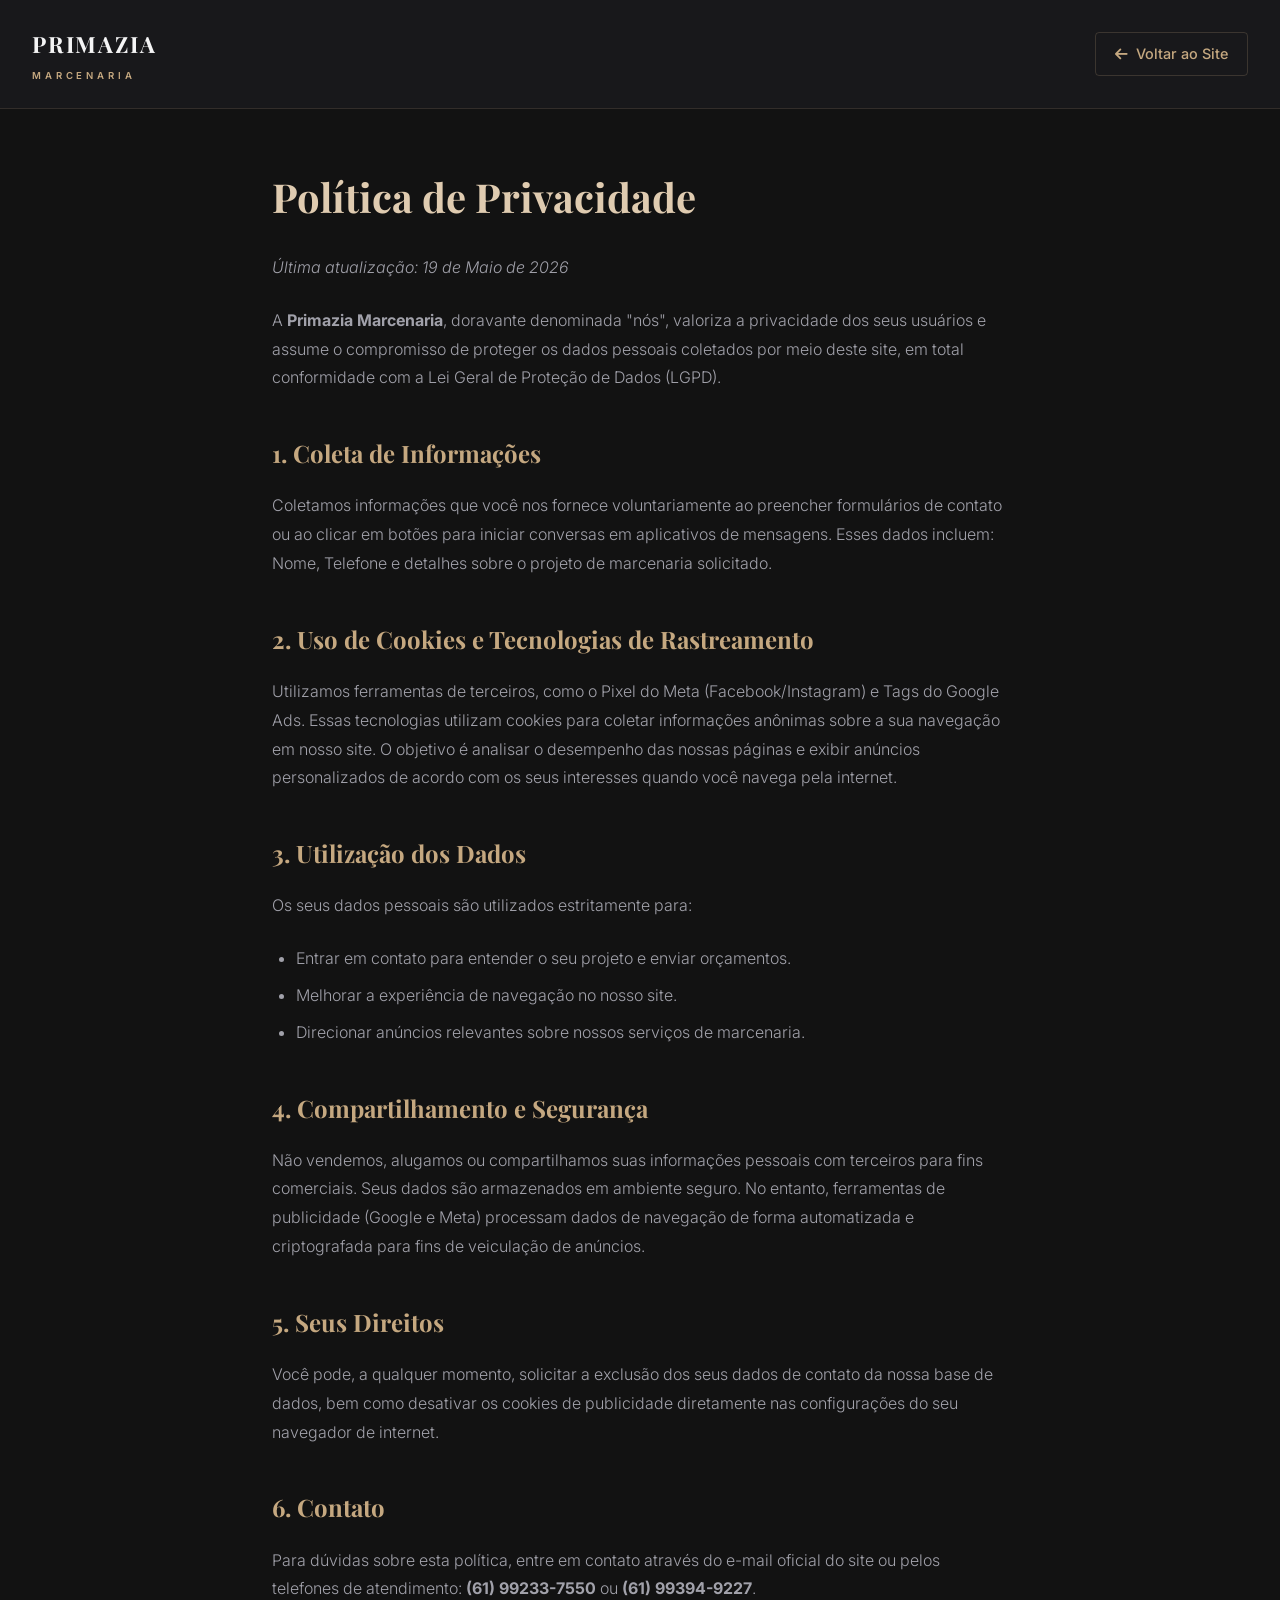
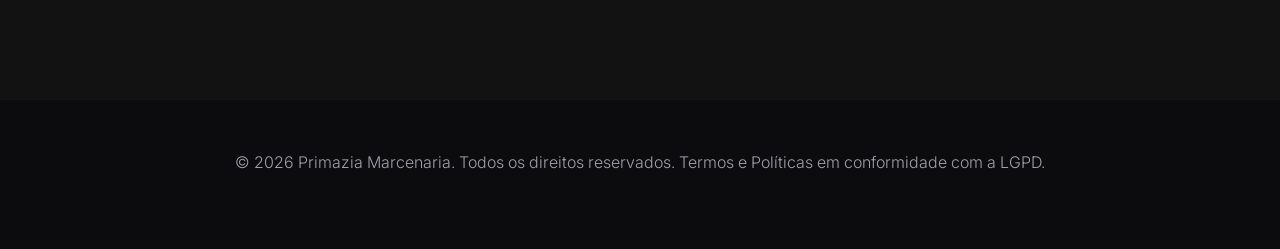
==== politica-privacidade.html @ 901945f6 "Initial commit - Primazia Marcenaria" ====
<!DOCTYPE html>
<html lang="pt-BR">
<head>
    <meta charset="UTF-8">
    <meta name="viewport" content="width=device-width, initial-scale=1.0">
    <title>Política de Privacidade | Primazia Marcenaria</title>
    <meta name="robots" content="noindex, follow">
    
    <!-- Google Fonts -->
    <link rel="preconnect" href="https://fonts.googleapis.com">
    <link rel="preconnect" href="https://fonts.gstatic.com" crossorigin>
    <link href="https://fonts.googleapis.com/css2?family=Inter:wght@300;400;500;600&family=Playfair+Display:ital,wght@0,400;0,600;0,700;1,400&display=swap" rel="stylesheet">
    
    <!-- FontAwesome -->
    <link rel="stylesheet" href="https://cdnjs.cloudflare.com/ajax/libs/font-awesome/6.4.0/css/all.min.css">
    
    <!-- Estilos de página interna simplificada -->
    <style>
        :root {
            --bg-dark: #121212;
            --bg-card: #18181b;
            --primary: #c5a880;
            --primary-light: #dfcbb0;
            --text-main: #f4f4f5;
            --text-muted: #a1a1aa;
            --font-serif: 'Playfair Display', Georgia, serif;
            --font-sans: 'Inter', system-ui, sans-serif;
        }

        * {
            box-sizing: border-box;
            margin: 0;
            padding: 0;
        }

        body {
            background-color: var(--bg-dark);
            color: var(--text-main);
            font-family: var(--font-sans);
            line-height: 1.8;
            font-weight: 300;
        }

        .header-simple {
            border-bottom: 1px solid rgba(197, 168, 128, 0.15);
            padding: 1.5rem 2rem;
            display: flex;
            justify-content: space-between;
            align-items: center;
            background-color: var(--bg-card);
        }

        .logo {
            display: flex;
            flex-direction: column;
            text-decoration: none;
        }

        .logo-main {
            font-family: var(--font-serif);
            font-size: 1.4rem;
            font-weight: 700;
            letter-spacing: 0.08em;
            color: var(--text-main);
        }

        .logo-sub {
            font-size: 0.6rem;
            font-weight: 600;
            letter-spacing: 0.4em;
            color: var(--primary);
            margin-top: 0.15rem;
        }

        .btn-back {
            display: inline-flex;
            align-items: center;
            gap: 0.5rem;
            color: var(--primary);
            text-decoration: none;
            font-weight: 500;
            font-size: 0.9rem;
            transition: all 0.3s ease;
            border: 1px solid rgba(197, 168, 128, 0.2);
            padding: 0.5rem 1.2rem;
            border-radius: 4px;
        }

        .btn-back:hover {
            background-color: var(--primary);
            color: #121212;
            border-color: var(--primary);
        }

        .content-container {
            max-width: 800px;
            margin: 4rem auto;
            padding: 0 2rem;
        }

        h1 {
            font-family: var(--font-serif);
            font-size: 2.5rem;
            color: var(--primary-light);
            margin-bottom: 2rem;
            line-height: 1.2;
        }

        h2 {
            font-family: var(--font-serif);
            font-size: 1.5rem;
            color: var(--primary);
            margin-top: 2.5rem;
            margin-bottom: 1rem;
        }

        p {
            color: var(--text-muted);
            margin-bottom: 1.5rem;
            font-size: 1rem;
        }

        ul {
            margin-left: 1.5rem;
            margin-bottom: 1.5rem;
            color: var(--text-muted);
        }

        li {
            margin-bottom: 0.5rem;
        }

        .footer-simple {
            border-top: 1px solid rgba(255, 255, 255, 0.03);
            padding: 3rem 0;
            text-align: center;
            font-size: 0.8rem;
            color: rgba(255, 255, 255, 0.2);
            background-color: #0c0c0e;
            margin-top: 6rem;
        }
    </style>
</head>
<body>

    <!-- Header -->
    <header class="header-simple">
        <a href="index.html" class="logo">
            <span class="logo-main">PRIMAZIA</span>
            <span class="logo-sub">MARCENARIA</span>
        </a>
        <a href="index.html" class="btn-back"><i class="fas fa-arrow-left"></i> Voltar ao Site</a>
    </header>

    <!-- Content -->
    <main class="content-container">
        <h1>Política de Privacidade</h1>
        <p><em>Última atualização: 19 de Maio de 2026</em></p>
        
        <p>A <strong>Primazia Marcenaria</strong>, doravante denominada "nós", valoriza a privacidade dos seus usuários e assume o compromisso de proteger os dados pessoais coletados por meio deste site, em total conformidade com a Lei Geral de Proteção de Dados (LGPD).</p>

        <h2>1. Coleta de Informações</h2>
        <p>Coletamos informações que você nos fornece voluntariamente ao preencher formulários de contato ou ao clicar em botões para iniciar conversas em aplicativos de mensagens. Esses dados incluem: Nome, Telefone e detalhes sobre o projeto de marcenaria solicitado.</p>

        <h2>2. Uso de Cookies e Tecnologias de Rastreamento</h2>
        <p>Utilizamos ferramentas de terceiros, como o Pixel do Meta (Facebook/Instagram) e Tags do Google Ads. Essas tecnologias utilizam cookies para coletar informações anônimas sobre a sua navegação em nosso site. O objetivo é analisar o desempenho das nossas páginas e exibir anúncios personalizados de acordo com os seus interesses quando você navega pela internet.</p>

        <h2>3. Utilização dos Dados</h2>
        <p>Os seus dados pessoais são utilizados estritamente para:</p>
        <ul>
            <li>Entrar em contato para entender o seu projeto e enviar orçamentos.</li>
            <li>Melhorar a experiência de navegação no nosso site.</li>
            <li>Direcionar anúncios relevantes sobre nossos serviços de marcenaria.</li>
        </ul>

        <h2>4. Compartilhamento e Segurança</h2>
        <p>Não vendemos, alugamos ou compartilhamos suas informações pessoais com terceiros para fins comerciais. Seus dados são armazenados em ambiente seguro. No entanto, ferramentas de publicidade (Google e Meta) processam dados de navegação de forma automatizada e criptografada para fins de veiculação de anúncios.</p>

        <h2>5. Seus Direitos</h2>
        <p>Você pode, a qualquer momento, solicitar a exclusão dos seus dados de contato da nossa base de dados, bem como desativar os cookies de publicidade diretamente nas configurações do seu navegador de internet.</p>

        <h2>6. Contato</h2>
        <p>Para dúvidas sobre esta política, entre em contato através do e-mail oficial do site ou pelos telefones de atendimento: <strong>(61) 99233-7550</strong> ou <strong>(61) 99394-9227</strong>.</p>
    </main>

    <!-- Footer -->
    <footer class="footer-simple">
        <p>&copy; 2026 Primazia Marcenaria. Todos os direitos reservados. Termos e Políticas em conformidade com a LGPD.</p>
    </footer>

</body>
</html>
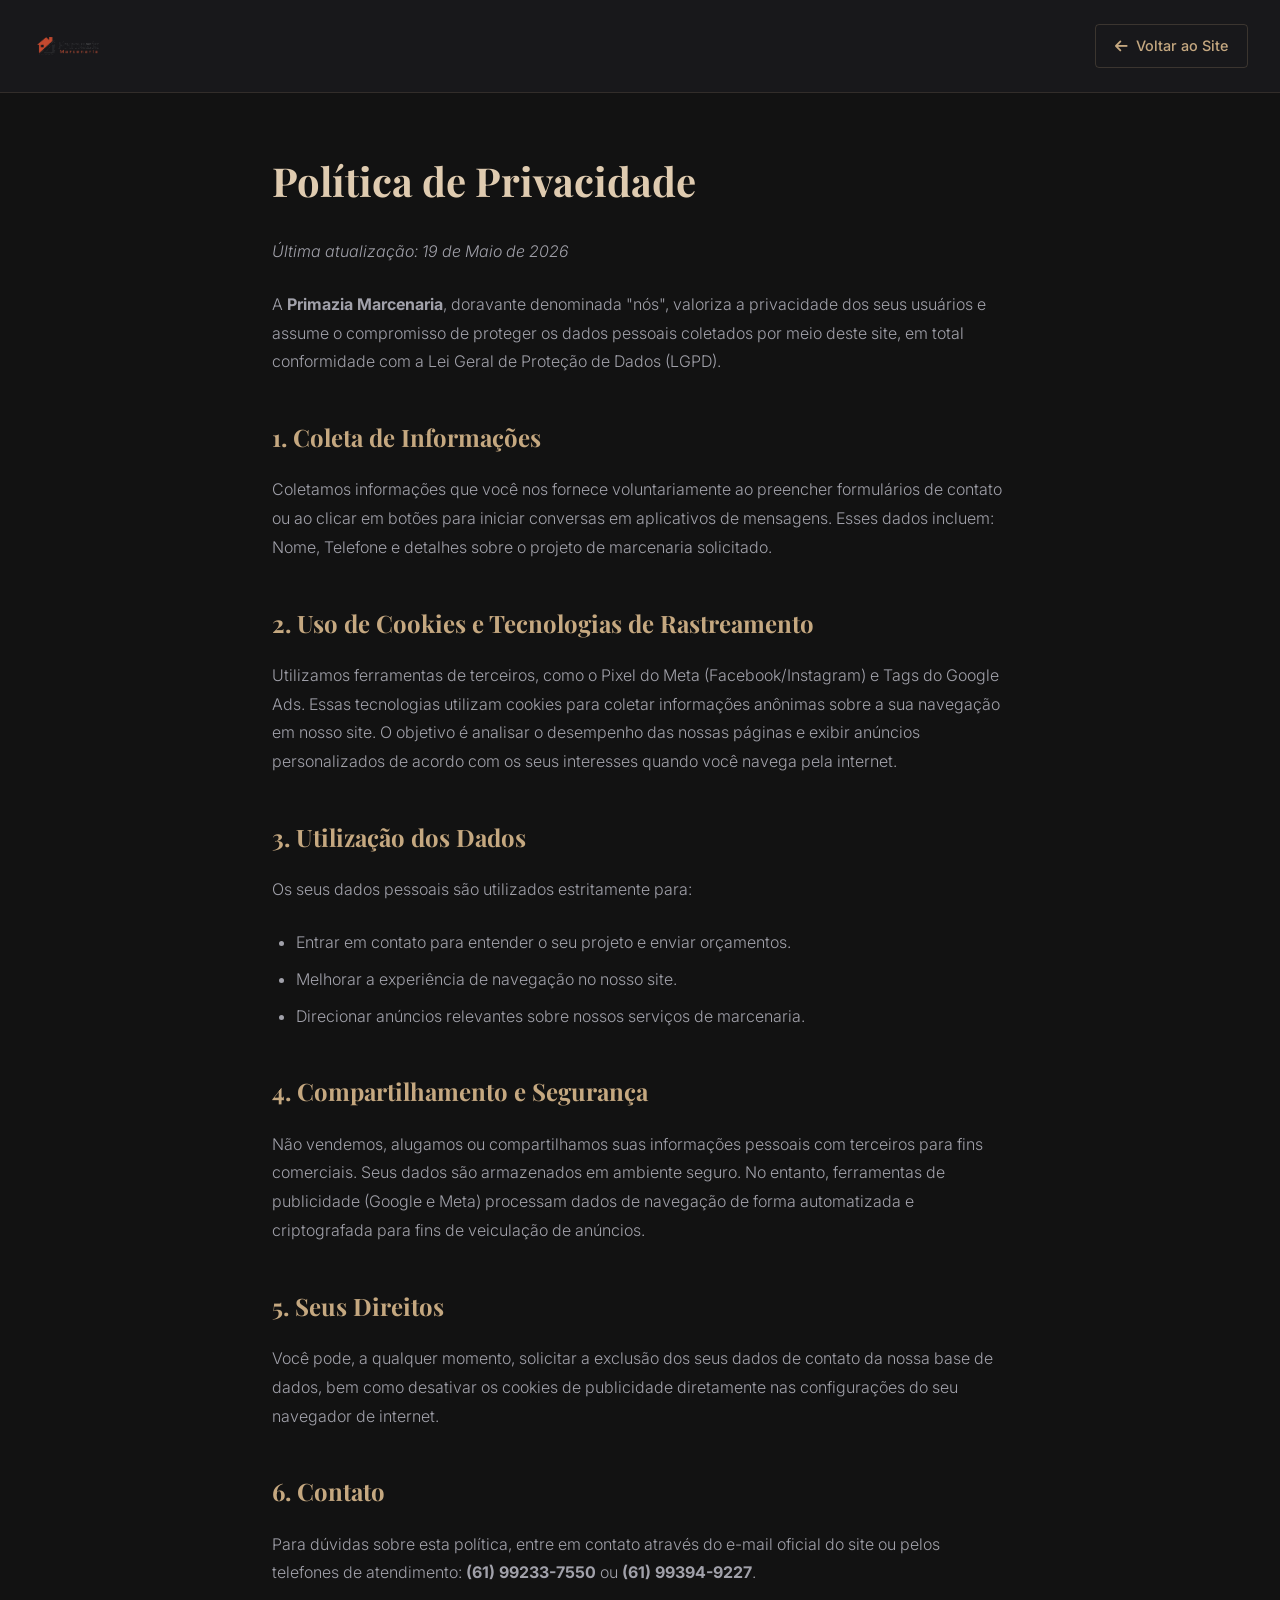
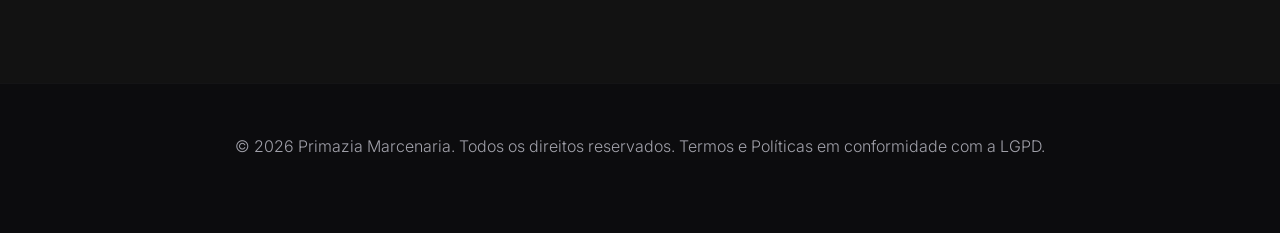
==== commit 53378998: "Adiciona logo em PNG transparente e favicon ao site" ====
--- a/politica-privacidade.html
+++ b/politica-privacidade.html
@@ -5,6 +5,9 @@
     <meta name="viewport" content="width=device-width, initial-scale=1.0">
     <title>Política de Privacidade | Primazia Marcenaria</title>
     <meta name="robots" content="noindex, follow">
+    
+    <!-- Favicon -->
+    <link rel="icon" type="image/png" href="assets/favicon.png">
     
     <!-- Google Fonts -->
     <link rel="preconnect" href="https://fonts.googleapis.com">
@@ -56,20 +59,10 @@
             text-decoration: none;
         }
 
-        .logo-main {
-            font-family: var(--font-serif);
-            font-size: 1.4rem;
-            font-weight: 700;
-            letter-spacing: 0.08em;
-            color: var(--text-main);
-        }
-
-        .logo-sub {
-            font-size: 0.6rem;
-            font-weight: 600;
-            letter-spacing: 0.4em;
-            color: var(--primary);
-            margin-top: 0.15rem;
+        .logo-img {
+            height: 40px;
+            width: auto;
+            object-fit: contain;
         }
 
         .btn-back {
@@ -146,8 +139,7 @@
     <!-- Header -->
     <header class="header-simple">
         <a href="index.html" class="logo">
-            <span class="logo-main">PRIMAZIA</span>
-            <span class="logo-sub">MARCENARIA</span>
+            <img src="assets/logo_primazia.png" alt="Primazia Marcenaria" class="logo-img">
         </a>
         <a href="index.html" class="btn-back"><i class="fas fa-arrow-left"></i> Voltar ao Site</a>
     </header>
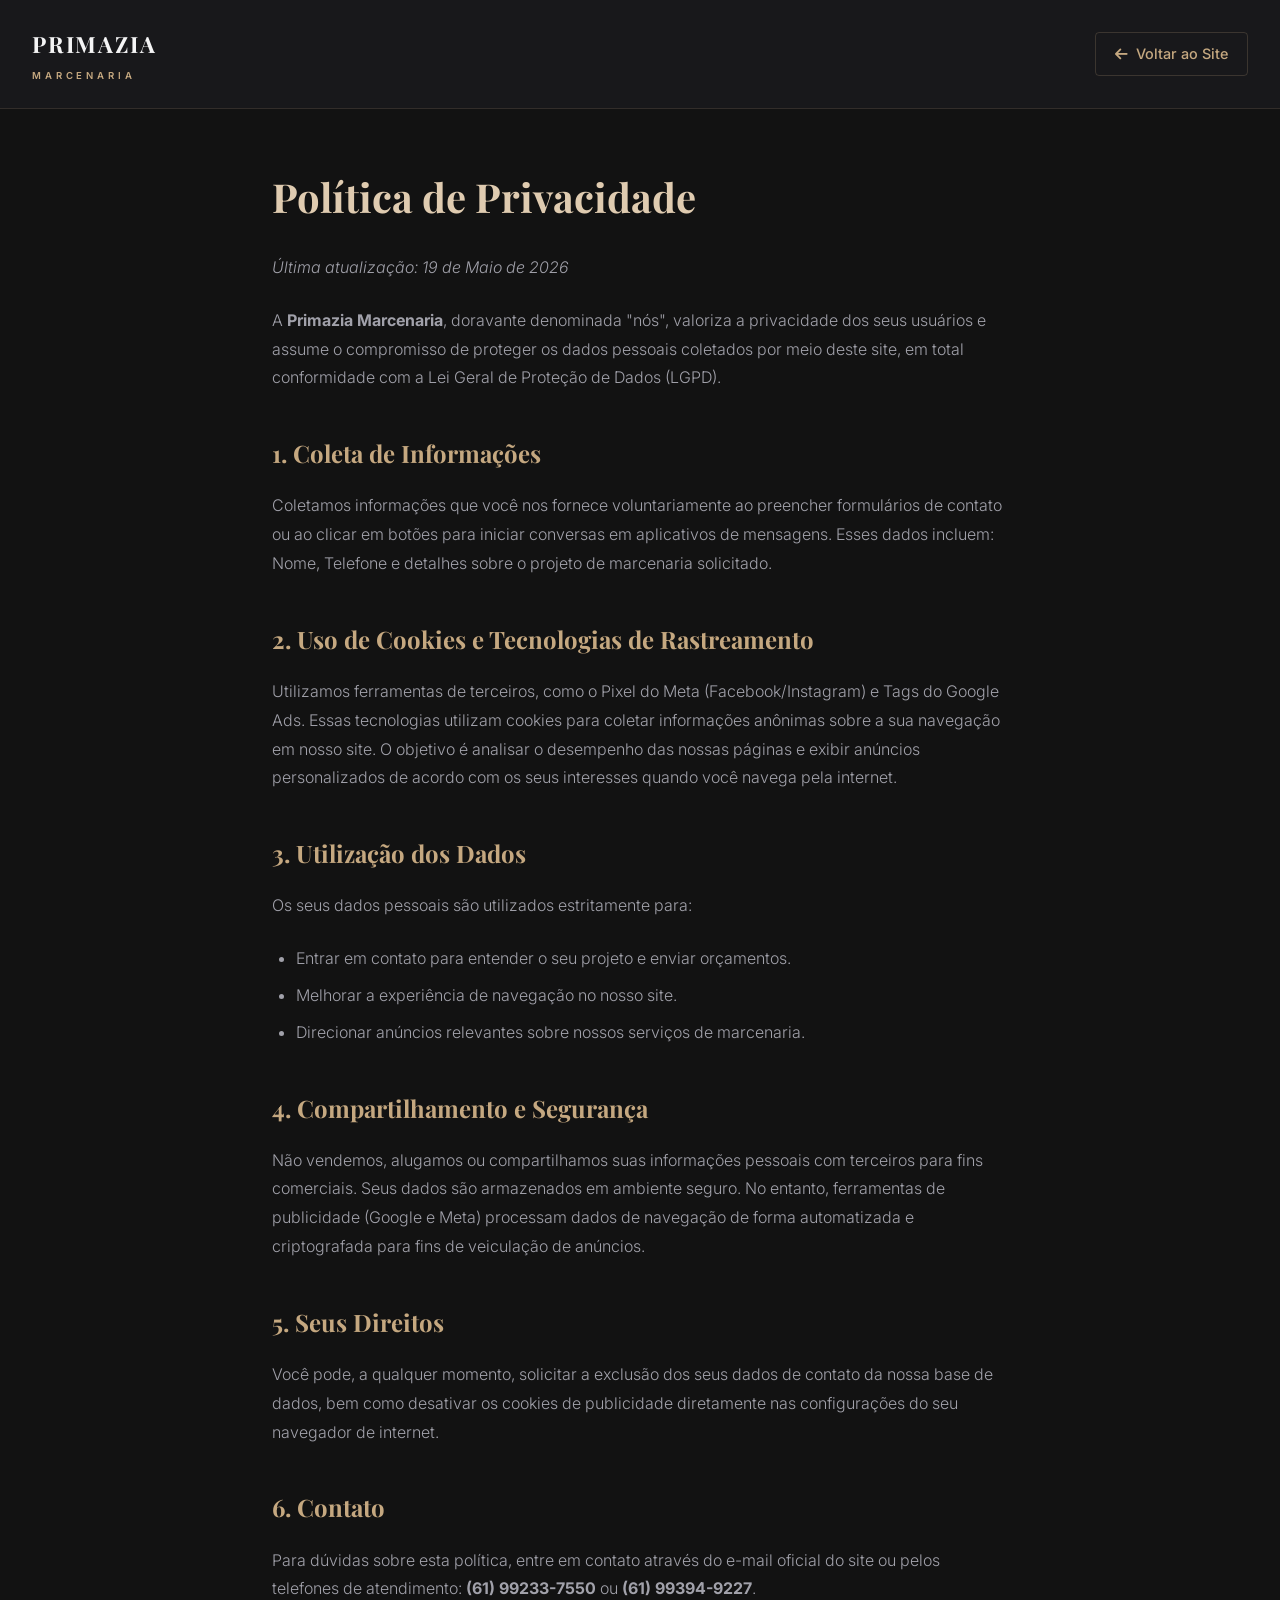
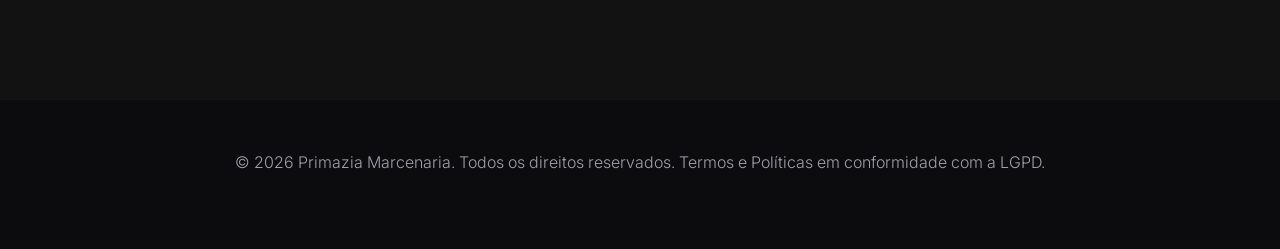
==== commit ba11f221: "Remove a logo em imagem e restaura a logo textual do primeiro padrão" ====
--- a/politica-privacidade.html
+++ b/politica-privacidade.html
@@ -59,10 +59,20 @@
             text-decoration: none;
         }
 
-        .logo-img {
-            height: 40px;
-            width: auto;
-            object-fit: contain;
+        .logo-main {
+            font-family: var(--font-serif);
+            font-size: 1.4rem;
+            font-weight: 700;
+            letter-spacing: 0.08em;
+            color: var(--text-main);
+        }
+
+        .logo-sub {
+            font-size: 0.6rem;
+            font-weight: 600;
+            letter-spacing: 0.4em;
+            color: var(--primary);
+            margin-top: 0.15rem;
         }
 
         .btn-back {
@@ -139,7 +149,8 @@
     <!-- Header -->
     <header class="header-simple">
         <a href="index.html" class="logo">
-            <img src="assets/logo_primazia.png" alt="Primazia Marcenaria" class="logo-img">
+            <span class="logo-main">PRIMAZIA</span>
+            <span class="logo-sub">MARCENARIA</span>
         </a>
         <a href="index.html" class="btn-back"><i class="fas fa-arrow-left"></i> Voltar ao Site</a>
     </header>
